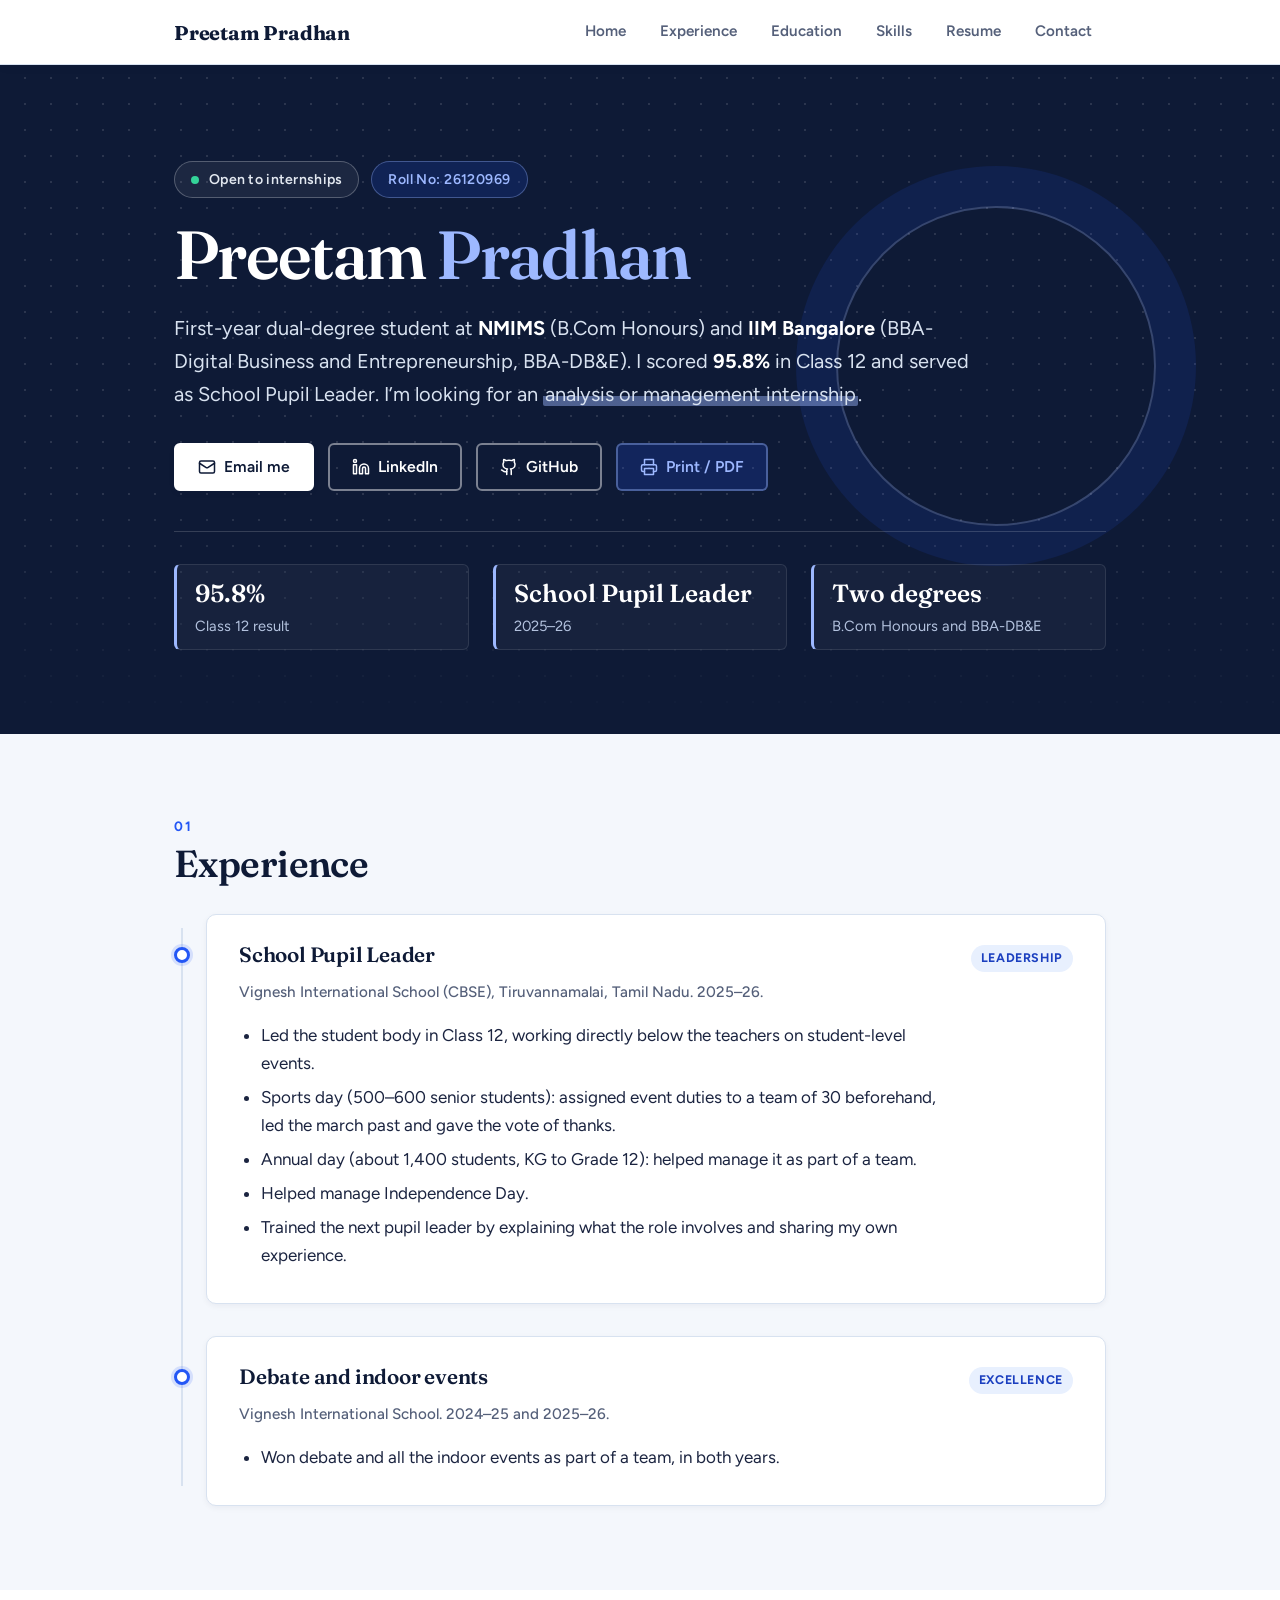
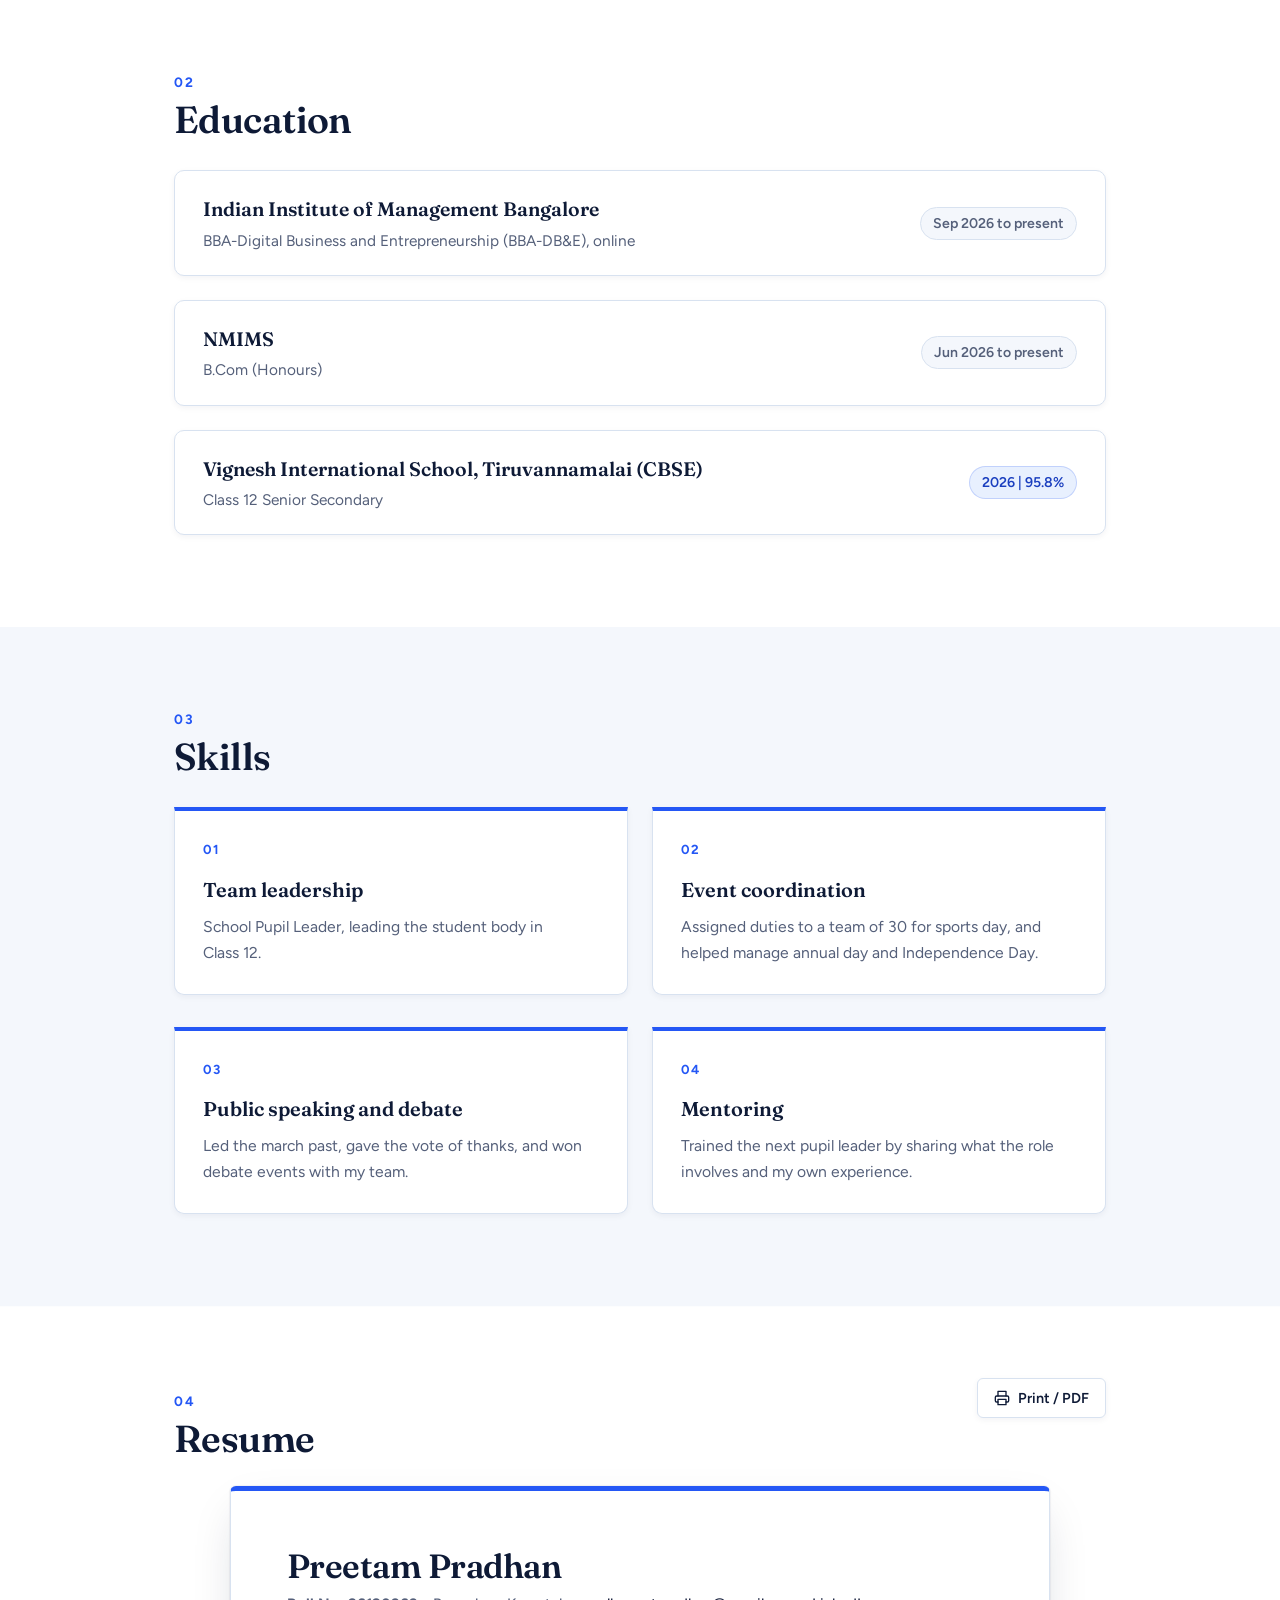
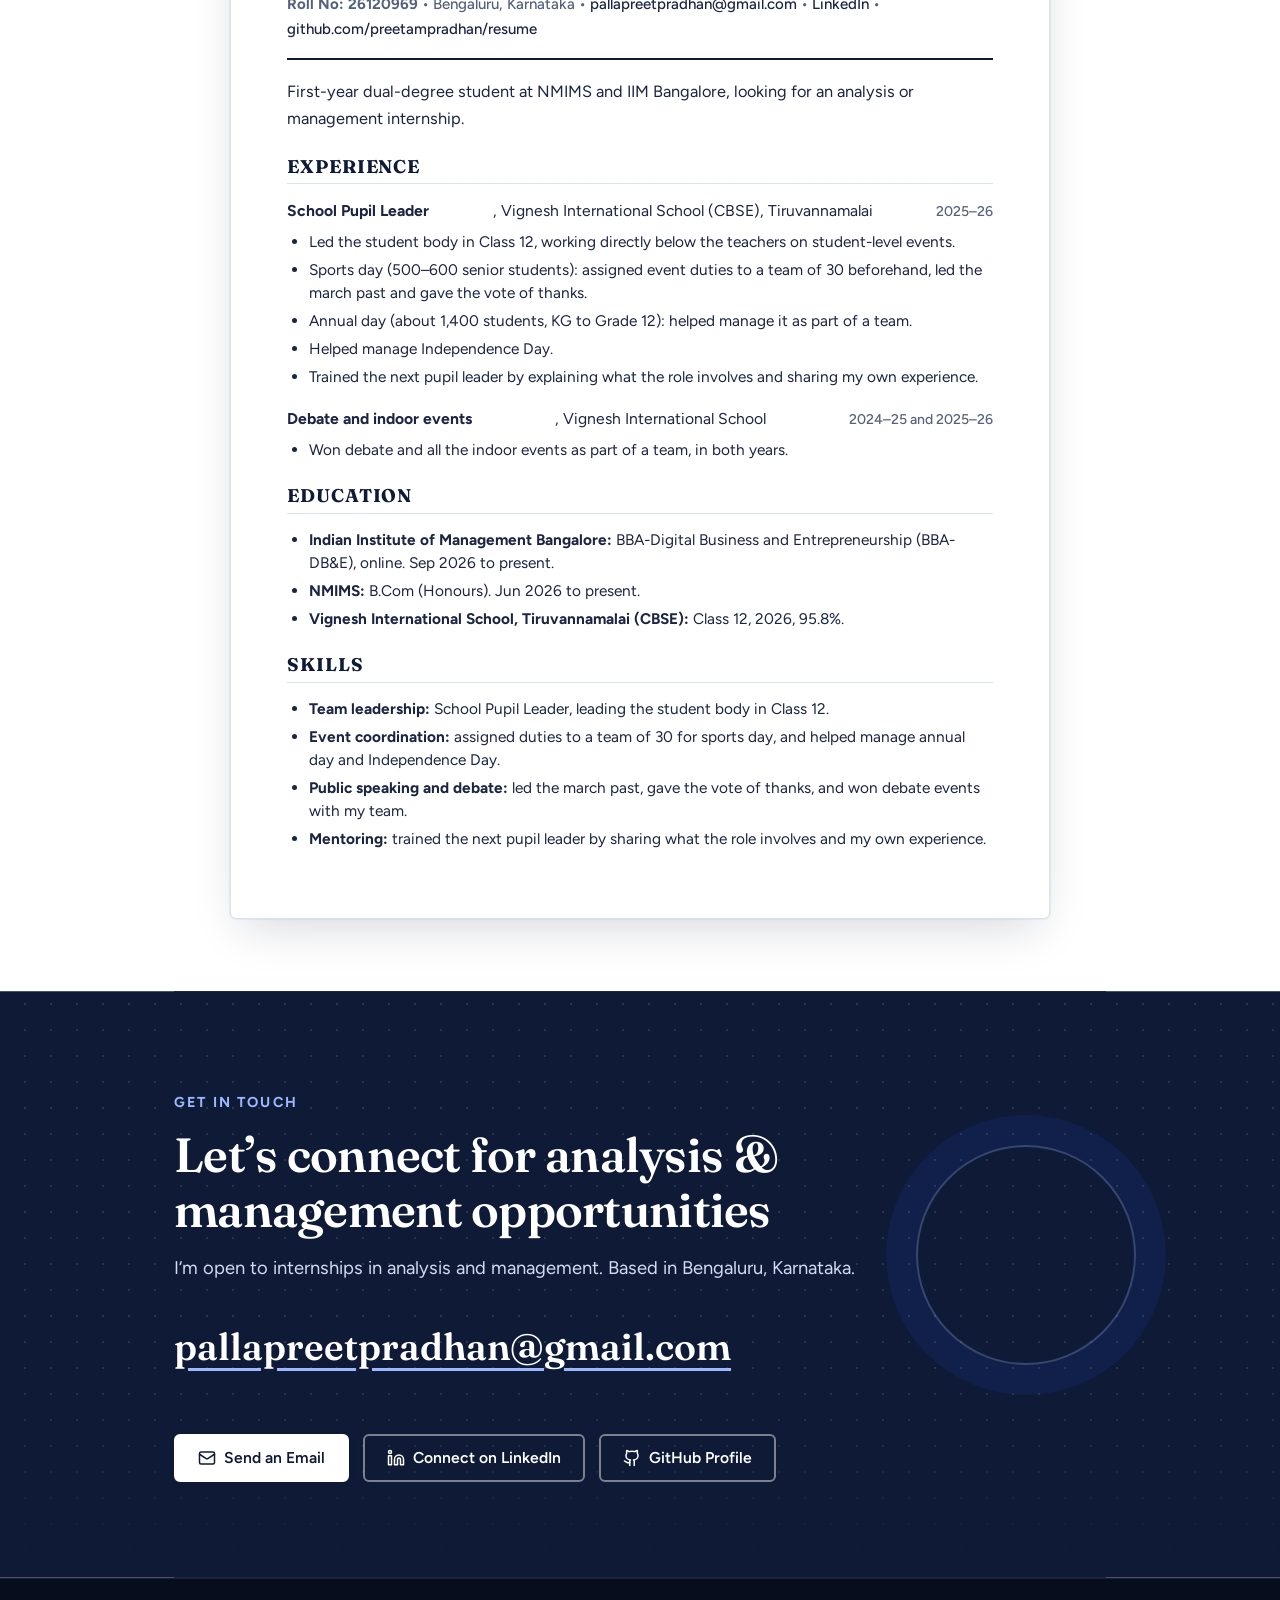
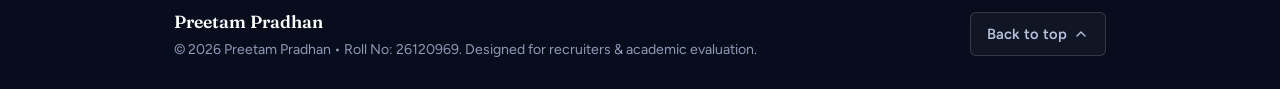
==== index.html @ 444a9816 "Add files via upload" ====
<!DOCTYPE html>
<html lang="en">
<head>
  <meta charset="utf-8">
  <meta name="viewport" content="width=device-width, initial-scale=1">
  <meta name="theme-color" content="#0e1a36">
  <meta name="color-scheme" content="light">
  <meta name="author" content="Preetam Pradhan (Roll No: 26120969)">
  <meta name="description" content="Preetam Pradhan (Roll No: 26120969), first-year dual-degree student at NMIMS and IIM Bangalore, looking for an analysis or management internship.">
  <title>Preetam Pradhan | Internship in analysis and management</title>
  <link rel="preconnect" href="https://fonts.googleapis.com">
  <link rel="preconnect" href="https://fonts.gstatic.com" crossorigin>
  <link href="https://fonts.googleapis.com/css2?family=Figtree:wght@400;500;600;700&family=Fraunces:opsz,wght@9..144,500;9..144,600;9..144,700&display=swap" rel="stylesheet">
  <link rel="stylesheet" href="style.css">
</head>
<body>

<header>
  <nav class="wrap nav" aria-label="Main Navigation">
    <a class="nav-brand" href="#hero">Preetam Pradhan</a>
    <div class="nav-links">
      <a class="nav-link" href="#hero">Home</a>
      <a class="nav-link" href="#experience">Experience</a>
      <a class="nav-link" href="#education">Education</a>
      <a class="nav-link" href="#skills">Skills</a>
      <a class="nav-link" href="#resume-top">Resume</a>
      <a class="nav-link" href="#contact">Contact</a>
    </div>
  </nav>
</header>

<main class="wrap">

  <section id="hero">
    <div class="hero-text">
      <div class="status-wrapper">
        <p class="status">Open to internships</p>
        <span class="roll-tag">Roll No: 26120969</span>
      </div>
      <h1>Preetam <span>Pradhan</span></h1>
      <p class="hero-desc">First-year dual-degree student at <strong>NMIMS</strong> (B.Com Honours) and <strong>IIM Bangalore</strong> (BBA-Digital Business and Entrepreneurship, BBA-DB&amp;E). I scored <strong>95.8%</strong> in Class 12 and served as School Pupil Leader. I’m looking for an <mark>analysis or management internship</mark>.</p>
      <div class="actions">
        <a class="text-link primary-action" href="mailto:pallapreetpradhan@gmail.com">
          <svg class="btn-icon" width="18" height="18" viewBox="0 0 24 24" fill="none" stroke="currentColor" stroke-width="2" stroke-linecap="round" stroke-linejoin="round" aria-hidden="true"><rect width="20" height="16" x="2" y="4" rx="2"/><path d="m22 7-8.97 5.7a1.94 1.94 0 0 1-2.06 0L2 7"/></svg>
          <span>Email me</span>
        </a>
        <a class="text-link secondary-action" href="https://www.linkedin.com/in/pranavpscgm" target="_blank" rel="noopener noreferrer">
          <svg class="btn-icon" width="18" height="18" viewBox="0 0 24 24" fill="none" stroke="currentColor" stroke-width="2" stroke-linecap="round" stroke-linejoin="round" aria-hidden="true"><path d="M16 8a6 6 0 0 1 6 6v7h-4v-7a2 2 0 0 0-2-2 2 2 0 0 0-2 2v7h-4v-7a6 6 0 0 1 6-6z"/><rect width="4" height="12" x="2" y="9"/><circle cx="4" cy="4" r="2"/></svg>
          <span>LinkedIn</span>
        </a>
        <a class="text-link secondary-action" href="https://github.com/preetampradhan/resume" target="_blank" rel="noopener noreferrer">
          <svg class="btn-icon" width="18" height="18" viewBox="0 0 24 24" fill="none" stroke="currentColor" stroke-width="2" stroke-linecap="round" stroke-linejoin="round" aria-hidden="true"><path d="M15 22v-4a4.8 4.8 0 0 0-1-3.5c3 0 6-2 6-5.5.08-1.25-.27-2.48-1-3.5.28-1.15.28-2.35 0-3.5 0 0-1 0-3 1.5-2.64-.5-5.36-.5-8 0C6 2 5 2 5 2c-.3 1.15-.3 2.35 0 3.5A5.403 5.403 0 0 0 4 9c0 3.5 3 5.5 6 5.5-.39.49-.68 1.05-.85 1.65-.17.6-.22 1.23-.15 1.85v4"/><path d="M9 18c-4.51 2-5-2-7-2"/></svg>
          <span>GitHub</span>
        </a>
        <a class="text-link print-action" href="#resume" onclick="window.print(); return false;">
          <svg class="btn-icon" width="18" height="18" viewBox="0 0 24 24" fill="none" stroke="currentColor" stroke-width="2" stroke-linecap="round" stroke-linejoin="round" aria-hidden="true"><polyline points="6 9 6 2 18 2 18 9"/><path d="M6 18H4a2 2 0 0 1-2-2v-5a2 2 0 0 1 2-2h16a2 2 0 0 1 2 2v5a2 2 0 0 1-2 2h-2"/><rect width="12" height="8" x="6" y="14"/></svg>
          <span>Print / PDF</span>
        </a>
      </div>
    </div>
    <ul class="facts">
      <li>
        <strong>95.8%</strong>
        <span>Class 12 result</span>
      </li>
      <li>
        <strong>School Pupil Leader</strong>
        <span>2025–26</span>
      </li>
      <li>
        <strong>Two degrees</strong>
        <span>B.Com Honours and BBA-DB&amp;E</span>
      </li>
    </ul>
  </section>

  <section id="experience">
    <h2>Experience</h2>
    <div class="cards">
      <article class="card">
        <div class="card-header">
          <h3>School Pupil Leader</h3>
          <span class="badge">Leadership</span>
        </div>
        <p class="meta">Vignesh International School (CBSE), Tiruvannamalai, Tamil Nadu. 2025–26.</p>
        <ul>
          <li>Led the student body in Class 12, working directly below the teachers on student-level events.</li>
          <li>Sports day (500–600 senior students): assigned event duties to a team of 30 beforehand, led the march past and gave the vote of thanks.</li>
          <li>Annual day (about 1,400 students, KG to Grade 12): helped manage it as part of a team.</li>
          <li>Helped manage Independence Day.</li>
          <li>Trained the next pupil leader by explaining what the role involves and sharing my own experience.</li>
        </ul>
      </article>
      <article class="card">
        <div class="card-header">
          <h3>Debate and indoor events</h3>
          <span class="badge">Excellence</span>
        </div>
        <p class="meta">Vignesh International School. 2024–25 and 2025–26.</p>
        <ul>
          <li>Won debate and all the indoor events as part of a team, in both years.</li>
        </ul>
      </article>
    </div>
  </section>

  <section id="education">
    <h2>Education</h2>
    <ul class="plain-list education-list">
      <li class="edu-card">
        <div class="edu-details">
          <strong>Indian Institute of Management Bangalore</strong>
          <span class="degree">BBA-Digital Business and Entrepreneurship (BBA-DB&amp;E), online</span>
        </div>
        <span class="edu-date">Sep 2026 to present</span>
      </li>
      <li class="edu-card">
        <div class="edu-details">
          <strong>NMIMS</strong>
          <span class="degree">B.Com (Honours)</span>
        </div>
        <span class="edu-date">Jun 2026 to present</span>
      </li>
      <li class="edu-card">
        <div class="edu-details">
          <strong>Vignesh International School, Tiruvannamalai (CBSE)</strong>
          <span class="degree">Class 12 Senior Secondary</span>
        </div>
        <span class="edu-date highlight-badge">2026 | 95.8%</span>
      </li>
    </ul>
  </section>

  <section id="skills">
    <h2>Skills</h2>
    <ul class="plain-list skills-grid">
      <li class="skill-tile">
        <div class="skill-icon-bar" aria-hidden="true">01</div>
        <strong>Team leadership</strong>
        <p>School Pupil Leader, leading the student body in Class 12.</p>
      </li>
      <li class="skill-tile">
        <div class="skill-icon-bar" aria-hidden="true">02</div>
        <strong>Event coordination</strong>
        <p>Assigned duties to a team of 30 for sports day, and helped manage annual day and Independence Day.</p>
      </li>
      <li class="skill-tile">
        <div class="skill-icon-bar" aria-hidden="true">03</div>
        <strong>Public speaking and debate</strong>
        <p>Led the march past, gave the vote of thanks, and won debate events with my team.</p>
      </li>
      <li class="skill-tile">
        <div class="skill-icon-bar" aria-hidden="true">04</div>
        <strong>Mentoring</strong>
        <p>Trained the next pupil leader by sharing what the role involves and my own experience.</p>
      </li>
    </ul>
  </section>

  <div id="resume-top">
    <div class="resume-header-row">
      <h2>Resume</h2>
      <button type="button" class="btn-print" onclick="window.print()" title="Print A4 Resume">
        <svg width="16" height="16" viewBox="0 0 24 24" fill="none" stroke="currentColor" stroke-width="2" stroke-linecap="round" stroke-linejoin="round" aria-hidden="true"><polyline points="6 9 6 2 18 2 18 9"/><path d="M6 18H4a2 2 0 0 1-2-2v-5a2 2 0 0 1 2-2h16a2 2 0 0 1 2 2v5a2 2 0 0 1-2 2h-2"/><rect width="12" height="8" x="6" y="14"/></svg>
        Print / PDF
      </button>
    </div>
  </div>

  <section id="resume">
    <div class="resume-sheet">
      <div class="resume-title-block">
        <h2>Preetam Pradhan</h2>
        <p class="contact-line"><strong>Roll No: 26120969</strong> &bull; Bengaluru, Karnataka &bull; <a href="mailto:pallapreetpradhan@gmail.com">pallapreetpradhan@gmail.com</a> &bull; <a href="https://www.linkedin.com/in/pranavpscgm" target="_blank" rel="noopener noreferrer">LinkedIn</a> &bull; <a href="https://github.com/preetampradhan/resume" target="_blank" rel="noopener noreferrer">github.com/preetampradhan/resume</a></p>
      </div>
      <p class="resume-summary">First-year dual-degree student at NMIMS and IIM Bangalore, looking for an analysis or management internship.</p>

      <h3>Experience</h3>
      <div class="resume-item">
        <div class="resume-item-header">
          <strong>School Pupil Leader</strong>, Vignesh International School (CBSE), Tiruvannamalai
          <span class="resume-date">2025–26</span>
        </div>
        <ul>
          <li>Led the student body in Class 12, working directly below the teachers on student-level events.</li>
          <li>Sports day (500–600 senior students): assigned event duties to a team of 30 beforehand, led the march past and gave the vote of thanks.</li>
          <li>Annual day (about 1,400 students, KG to Grade 12): helped manage it as part of a team.</li>
          <li>Helped manage Independence Day.</li>
          <li>Trained the next pupil leader by explaining what the role involves and sharing my own experience.</li>
        </ul>
      </div>

      <div class="resume-item">
        <div class="resume-item-header">
          <strong>Debate and indoor events</strong>, Vignesh International School
          <span class="resume-date">2024–25 and 2025–26</span>
        </div>
        <ul>
          <li>Won debate and all the indoor events as part of a team, in both years.</li>
        </ul>
      </div>

      <h3>Education</h3>
      <ul class="resume-bullets">
        <li><strong>Indian Institute of Management Bangalore:</strong> BBA-Digital Business and Entrepreneurship (BBA-DB&amp;E), online. Sep 2026 to present.</li>
        <li><strong>NMIMS:</strong> B.Com (Honours). Jun 2026 to present.</li>
        <li><strong>Vignesh International School, Tiruvannamalai (CBSE):</strong> Class 12, 2026, 95.8%.</li>
      </ul>

      <h3>Skills</h3>
      <ul class="resume-bullets">
        <li><strong>Team leadership:</strong> School Pupil Leader, leading the student body in Class 12.</li>
        <li><strong>Event coordination:</strong> assigned duties to a team of 30 for sports day, and helped manage annual day and Independence Day.</li>
        <li><strong>Public speaking and debate:</strong> led the march past, gave the vote of thanks, and won debate events with my team.</li>
        <li><strong>Mentoring:</strong> trained the next pupil leader by sharing what the role involves and my own experience.</li>
      </ul>
    </div>
  </section>

  <section id="contact">
    <div class="contact-content">
      <span class="contact-eyebrow">Get in touch</span>
      <h2>Let’s connect for analysis &amp; management opportunities</h2>
      <p>I’m open to internships in analysis and management. Based in Bengaluru, Karnataka.</p>
      <a class="big-mail" href="mailto:pallapreetpradhan@gmail.com">pallapreetpradhan@gmail.com</a>
      <div class="actions">
        <a class="text-link primary-action" href="mailto:pallapreetpradhan@gmail.com">
          <svg class="btn-icon" width="18" height="18" viewBox="0 0 24 24" fill="none" stroke="currentColor" stroke-width="2" stroke-linecap="round" stroke-linejoin="round" aria-hidden="true"><rect width="20" height="16" x="2" y="4" rx="2"/><path d="m22 7-8.97 5.7a1.94 1.94 0 0 1-2.06 0L2 7"/></svg>
          <span>Send an Email</span>
        </a>
        <a class="text-link secondary-action" href="https://www.linkedin.com/in/pranavpscgm" target="_blank" rel="noopener noreferrer">
          <svg class="btn-icon" width="18" height="18" viewBox="0 0 24 24" fill="none" stroke="currentColor" stroke-width="2" stroke-linecap="round" stroke-linejoin="round" aria-hidden="true"><path d="M16 8a6 6 0 0 1 6 6v7h-4v-7a2 2 0 0 0-2-2 2 2 0 0 0-2 2v7h-4v-7a6 6 0 0 1 6-6z"/><rect width="4" height="12" x="2" y="9"/><circle cx="4" cy="4" r="2"/></svg>
          <span>Connect on LinkedIn</span>
        </a>
        <a class="text-link secondary-action" href="https://github.com/preetampradhan/resume" target="_blank" rel="noopener noreferrer">
          <svg class="btn-icon" width="18" height="18" viewBox="0 0 24 24" fill="none" stroke="currentColor" stroke-width="2" stroke-linecap="round" stroke-linejoin="round" aria-hidden="true"><path d="M15 22v-4a4.8 4.8 0 0 0-1-3.5c3 0 6-2 6-5.5.08-1.25-.27-2.48-1-3.5.28-1.15.28-2.35 0-3.5 0 0-1 0-3 1.5-2.64-.5-5.36-.5-8 0C6 2 5 2 5 2c-.3 1.15-.3 2.35 0 3.5A5.403 5.403 0 0 0 4 9c0 3.5 3 5.5 6 5.5-.39.49-.68 1.05-.85 1.65-.17.6-.22 1.23-.15 1.85v4"/><path d="M9 18c-4.51 2-5-2-7-2"/></svg>
          <span>GitHub Profile</span>
        </a>
      </div>
    </div>
  </section>

</main>

<footer>
  <div class="wrap footer-wrap">
    <div class="footer-left">
      <p class="footer-title">Preetam Pradhan</p>
      <p class="footer-copy">&copy; 2026 Preetam Pradhan &bull; Roll No: 26120969. Designed for recruiters &amp; academic evaluation.</p>
    </div>
    <div class="footer-right">
      <a class="back-to-top" href="#hero">
        <span>Back to top</span>
        <svg width="16" height="16" viewBox="0 0 24 24" fill="none" stroke="currentColor" stroke-width="2" stroke-linecap="round" stroke-linejoin="round" aria-hidden="true"><path d="m18 15-6-6-6 6"/></svg>
      </a>
    </div>
  </div>
</footer>

</body>
</html>
---- style.css ----
/* ==========================================================================
   PREETAM PRADHAN - RESUME & PORTFOLIO STYLESHEET
   Navy, White & Blue Modern Recruiter-Friendly Theme
   ========================================================================== */

/* --------------------------------------------------------------------------
   1. CSS VARIABLES (DESIGN TOKENS)
   -------------------------------------------------------------------------- */
:root {
  /* Brand Colour Palette */
  --ink: #0e1a36;             /* Deep recruiter navy */
  --ink-surface: #142247;     /* Lighter navy for cards on dark */
  --text: #1b2440;            /* Primary dark text */
  --text-muted: #55607a;      /* Secondary grey text */
  --blue: #2457f5;            /* Core vibrant royal blue */
  --blue-hover: #1b3fbf;      /* Darker blue hover */
  --sky: #9db8ff;             /* Soft sky blue accent */
  --sky-light: #e8f0fe;       /* Very light sky tint */
  --mist: #f4f7fc;            /* Soft cool grey section background */
  --surface: #ffffff;         /* Pure white card surface */
  --line: #d8e2f0;            /* Subtle border grey */
  --line-dark: rgba(255, 255, 255, 0.16);

  /* Shadows */
  --shadow-sm: 0 2px 6px rgba(14, 26, 54, 0.05);
  --shadow-md: 0 8px 24px -4px rgba(14, 26, 54, 0.08);
  --shadow-lg: 0 16px 36px -8px rgba(14, 26, 54, 0.12);
  --shadow-paper: 0 18px 45px -12px rgba(14, 26, 54, 0.18), 0 0 1px 1px rgba(14, 26, 54, 0.05);

  /* Typography */
  --serif: "Fraunces", Georgia, "Times New Roman", serif;
  --sans: "Figtree", system-ui, -apple-system, BlinkMacSystemFont, "Segoe UI", Roboto, sans-serif;

  /* Layout */
  --wrap-max: 860px;
  --radius-sm: 6px;
  --radius-md: 10px;
  --radius-lg: 14px;
  --transition: 0.22s cubic-bezier(0.16, 1, 0.3, 1);

  color-scheme: light;
}

/* --------------------------------------------------------------------------
   2. GLOBAL RESET & BASE STYLES
   -------------------------------------------------------------------------- */
*,
*::before,
*::after {
  box-sizing: border-box;
}

html {
  scroll-behavior: smooth;
  -webkit-text-size-adjust: 100%;
  text-size-adjust: 100%;
}

body {
  margin: 0;
  background-color: var(--surface);
  color: var(--text);
  font-family: var(--sans);
  font-size: 1.0625rem;
  line-height: 1.65;
  overflow-x: clip;
}

/* Accessible focus styling */
:focus-visible {
  outline: 3px solid var(--blue);
  outline-offset: 3px;
}

::selection {
  background-color: var(--blue);
  color: #ffffff;
}

/* Headings */
h1, h2, h3 {
  font-family: var(--serif);
  font-weight: 600;
  line-height: 1.18;
  color: var(--ink);
  margin: 0;
  text-wrap: balance;
}

h1 {
  font-size: clamp(2.75rem, 7vw, 4.25rem);
  letter-spacing: -0.025em;
  line-height: 1.08;
  margin-bottom: 20px;
}

h2 {
  font-size: clamp(1.85rem, 4vw, 2.35rem);
  letter-spacing: -0.015em;
  margin-bottom: 28px;
}

h3 {
  font-size: 1.3rem;
  letter-spacing: -0.01em;
  margin-bottom: 6px;
}

p {
  margin: 0 0 1em;
  max-width: 65ch;
  text-wrap: pretty;
}

ul {
  margin: 0 0 1em;
  padding-left: 1.35rem;
  max-width: 65ch;
}

li {
  margin-bottom: 8px;
}

a {
  color: var(--blue);
  text-decoration: underline;
  text-underline-offset: 3px;
  transition: color var(--transition);
}

a:hover {
  color: var(--blue-hover);
}

mark {
  background: linear-gradient(transparent 58%, rgba(157, 184, 255, 0.45) 58%);
  color: inherit;
  padding: 0 2px;
  border-radius: 2px;
}

/* --------------------------------------------------------------------------
   3. LAYOUT CONTAINER & CSS COUNTERS
   -------------------------------------------------------------------------- */
.wrap {
  width: 100%;
  max-width: var(--wrap-max);
  margin-left: auto;
  margin-right: auto;
  padding-left: 24px;
  padding-right: 24px;
}

/* Section numbering (01 to 04) with CSS counters */
main {
  counter-reset: sec;
}

#experience,
#education,
#skills,
#resume-top {
  counter-increment: sec;
}

#experience > h2::before,
#education > h2::before,
#skills > h2::before,
#resume-top h2::before {
  content: counter(sec, decimal-leading-zero);
  display: block;
  margin-bottom: 8px;
  color: var(--blue);
  font-family: var(--sans);
  font-size: 0.85rem;
  font-weight: 700;
  letter-spacing: 0.16em;
  text-transform: uppercase;
}

section {
  padding: clamp(56px, 8vw, 84px) 0;
}

section,
#resume-top {
  scroll-margin-top: 72px;
}

/* Full-width colored bands using box-shadow & clip-path */
#hero,
#contact {
  position: relative;
  background-color: var(--ink);
  color: #ffffff;
  box-shadow: 0 0 0 100vmax var(--ink);
  clip-path: inset(0 -100vmax);
}

#experience,
#skills {
  background-color: var(--mist);
  box-shadow: 0 0 0 100vmax var(--mist);
  clip-path: inset(0 -100vmax);
}

/* --------------------------------------------------------------------------
   4. NAVIGATION BAR (FLEXBOX + STICKY)
   -------------------------------------------------------------------------- */
header {
  position: sticky;
  top: 0;
  z-index: 100;
  background: rgba(255, 255, 255, 0.92);
  backdrop-filter: blur(12px);
  -webkit-backdrop-filter: blur(12px);
  border-bottom: 1px solid var(--line);
  box-shadow: 0 1px 12px rgba(14, 26, 54, 0.04);
}

.nav {
  display: flex;
  justify-content: space-between;
  align-items: center;
  gap: 16px;
  min-height: 64px;
}

.nav-brand {
  font-family: var(--serif);
  font-weight: 700;
  font-size: 1.25rem;
  color: var(--ink);
  text-decoration: none;
  letter-spacing: -0.01em;
  display: flex;
  align-items: center;
  padding: 6px 0;
}

.nav-brand:hover {
  color: var(--blue);
}

.nav-links {
  display: flex;
  align-items: center;
  gap: 6px;
}

.nav-link {
  display: inline-flex;
  align-items: center;
  min-height: 44px;
  padding: 0 14px;
  color: var(--text-muted);
  font-size: 0.95rem;
  font-weight: 600;
  text-decoration: none;
  border-radius: var(--radius-sm);
  transition: all var(--transition);
}

.nav-link:hover {
  color: var(--ink);
  background-color: var(--mist);
}

/* Animated scroll progress line under nav */
@supports (animation-timeline: scroll()) {
  header::after {
    content: "";
    position: absolute;
    left: 0;
    bottom: -1px;
    width: 100%;
    height: 3px;
    background: linear-gradient(90deg, var(--sky), var(--blue));
    transform: scaleX(0);
    transform-origin: left;
    animation: progress linear both;
    animation-timeline: scroll(root);
  }

  @keyframes progress {
    to {
      transform: scaleX(1);
    }
  }
}

/* --------------------------------------------------------------------------
   5. HERO SECTION
   -------------------------------------------------------------------------- */
#hero {
  display: grid;
  grid-template-columns: 1fr;
  gap: 40px;
  padding: clamp(48px, 9vw, 96px) 0 clamp(48px, 8vw, 84px);
}

/* Subtle dot-matrix background and floating glowing rings */
#hero::before,
#contact::before {
  content: "";
  position: absolute;
  inset: 0 -100vmax;
  background-image: radial-gradient(rgba(255, 255, 255, 0.12) 1.5px, transparent 1.5px);
  background-size: 26px 26px;
  -webkit-mask-image: linear-gradient(to bottom, #000 65%, transparent 100%);
  mask-image: linear-gradient(to bottom, #000 65%, transparent 100%);
  pointer-events: none;
}

#hero::after,
#contact::after {
  content: "";
  position: absolute;
  right: -50px;
  top: 45%;
  width: 320px;
  height: 320px;
  margin-top: -160px;
  border: 2px solid rgba(157, 184, 255, 0.28);
  border-radius: 50%;
  box-shadow: 0 0 0 40px rgba(36, 87, 245, 0.12);
  pointer-events: none;
  animation: drift 10s ease-in-out infinite alternate;
}

#contact::after {
  width: 220px;
  height: 220px;
  margin-top: -110px;
  right: -30px;
  box-shadow: 0 0 0 30px rgba(36, 87, 245, 0.1);
}

#hero > *,
#contact > * {
  position: relative;
  z-index: 1;
}

@keyframes drift {
  0% { transform: translateY(0) rotate(0deg); }
  100% { transform: translateY(-18px) rotate(10deg); }
}

/* "Open to internships" status pill with pulsating dot & roll tag */
.status-wrapper {
  display: flex;
  flex-wrap: wrap;
  align-items: center;
  gap: 12px;
  margin-bottom: 20px;
}

.status {
  display: inline-flex;
  align-items: center;
  gap: 10px;
  margin: 0;
  padding: 6px 16px;
  border: 1px solid rgba(255, 255, 255, 0.25);
  background: rgba(255, 255, 255, 0.06);
  border-radius: 999px;
  font-size: 0.88rem;
  font-weight: 600;
  color: #e2e8f0;
  letter-spacing: 0.02em;
}

.roll-tag {
  display: inline-flex;
  align-items: center;
  padding: 6px 16px;
  border: 1px solid rgba(157, 184, 255, 0.35);
  background: rgba(36, 87, 245, 0.16);
  border-radius: 999px;
  font-size: 0.88rem;
  font-weight: 600;
  color: var(--sky);
  letter-spacing: 0.03em;
}

.status::before {
  content: "";
  display: inline-block;
  width: 8px;
  height: 8px;
  border-radius: 50%;
  background: #34d399;
  box-shadow: 0 0 0 0 rgba(52, 211, 153, 0.6);
  animation: pulse-dot 2s cubic-bezier(0.4, 0, 0.6, 1) infinite;
}

@keyframes pulse-dot {
  0% { box-shadow: 0 0 0 0 rgba(52, 211, 153, 0.7); }
  70% { box-shadow: 0 0 0 10px rgba(52, 211, 153, 0); }
  100% { box-shadow: 0 0 0 0 rgba(52, 211, 153, 0); }
}

#hero h1 {
  color: #ffffff;
}

#hero h1 span {
  color: var(--sky);
}

.hero-desc {
  font-size: clamp(1.08rem, 2vw, 1.25rem);
  line-height: 1.65;
  color: #d8e2f0;
  max-width: 62ch;
}

.hero-desc strong {
  color: #ffffff;
}

/* Buttons and Action Links */
.actions {
  display: flex;
  flex-wrap: wrap;
  align-items: center;
  gap: 14px;
  margin-top: 32px;
}

.text-link {
  display: inline-flex;
  align-items: center;
  justify-content: center;
  gap: 8px;
  min-height: 48px;
  padding: 0 22px;
  font-size: 0.98rem;
  font-weight: 600;
  text-decoration: none;
  border-radius: var(--radius-sm);
  transition: all var(--transition);
}

.btn-icon {
  flex-shrink: 0;
}

/* Primary Button (Solid White) */
.primary-action {
  background: #ffffff;
  border: 2px solid #ffffff;
  color: var(--ink);
  box-shadow: var(--shadow-sm);
}

.primary-action:hover {
  background: var(--sky);
  border-color: var(--sky);
  color: var(--ink);
  transform: translateY(-2px);
  box-shadow: var(--shadow-md);
}

/* Secondary Button (Outline) */
.secondary-action {
  background: transparent;
  border: 2px solid rgba(255, 255, 255, 0.45);
  color: #ffffff;
}

.secondary-action:hover {
  background: rgba(255, 255, 255, 0.12);
  border-color: #ffffff;
  color: #ffffff;
  transform: translateY(-2px);
}

/* Print/Resume Action Button */
.print-action {
  background: rgba(36, 87, 245, 0.2);
  border: 2px solid rgba(157, 184, 255, 0.4);
  color: var(--sky);
}

.print-action:hover {
  background: var(--blue);
  border-color: var(--blue);
  color: #ffffff;
  transform: translateY(-2px);
}

/* Facts row (CSS Grid) */
.facts {
  list-style: none;
  margin: 0;
  max-width: none;
  padding: 32px 0 0;
  border-top: 1px solid var(--line-dark);
  display: grid;
  grid-template-columns: repeat(3, 1fr);
  gap: 24px;
}

.facts li {
  margin: 0;
  padding: 12px 18px;
  background: rgba(255, 255, 255, 0.04);
  border: 1px solid rgba(255, 255, 255, 0.1);
  border-left: 3px solid var(--sky);
  border-radius: var(--radius-sm);
  line-height: 1.35;
  transition: all var(--transition);
}

.facts li:hover {
  background: rgba(255, 255, 255, 0.08);
  border-color: rgba(255, 255, 255, 0.22);
  transform: translateY(-2px);
}

.facts strong {
  display: block;
  font-family: var(--serif);
  font-size: 1.55rem;
  font-weight: 600;
  color: #ffffff;
  margin-bottom: 4px;
}

.facts span {
  color: #b3c2de;
  font-size: 0.92rem;
}

/* --------------------------------------------------------------------------
   6. 01 EXPERIENCE SECTION (TIMELINE)
   -------------------------------------------------------------------------- */
.cards {
  position: relative;
  padding-left: 32px;
}

/* Connecting timeline vertical rail */
.cards::before {
  content: "";
  position: absolute;
  left: 7px;
  top: 14px;
  bottom: 20px;
  width: 2px;
  background: var(--line);
}

.card {
  position: relative;
  margin-bottom: 32px;
  padding: 28px 32px;
  background: var(--surface);
  border: 1px solid var(--line);
  border-radius: var(--radius-md);
  box-shadow: var(--shadow-sm);
  transition: all var(--transition);
}

.card:last-child {
  margin-bottom: 0;
}

/* Timeline node bullet */
.card::before {
  content: "";
  position: absolute;
  left: -33px;
  top: 32px;
  width: 16px;
  height: 16px;
  box-sizing: border-box;
  border: 3px solid var(--blue);
  border-radius: 50%;
  background: var(--surface);
  box-shadow: 0 0 0 3px rgba(36, 87, 245, 0.15);
  transition: all var(--transition);
}

.card:hover::before {
  background: var(--blue);
  box-shadow: 0 0 0 5px rgba(36, 87, 245, 0.25);
}

.card:hover {
  transform: translateY(-3px);
  border-color: var(--blue);
  box-shadow: var(--shadow-lg);
}

.card-header {
  display: flex;
  justify-content: space-between;
  align-items: center;
  gap: 12px;
  margin-bottom: 6px;
}

.badge {
  display: inline-block;
  padding: 3px 10px;
  background-color: var(--sky-light);
  color: var(--blue-hover);
  font-size: 0.78rem;
  font-weight: 700;
  text-transform: uppercase;
  letter-spacing: 0.05em;
  border-radius: 999px;
}

.meta {
  color: var(--text-muted);
  font-size: 0.95rem;
  font-weight: 500;
  margin-bottom: 16px;
}

.card ul {
  margin-bottom: 0;
  color: var(--text);
}

.card li {
  margin-bottom: 6px;
}

/* --------------------------------------------------------------------------
   7. 02 EDUCATION SECTION
   -------------------------------------------------------------------------- */
.plain-list {
  list-style: none;
  padding-left: 0;
  margin: 0;
  max-width: none;
}

.education-list {
  display: flex;
  flex-direction: column;
  gap: 16px;
}

.edu-card {
  display: flex;
  justify-content: space-between;
  align-items: center;
  padding: 22px 28px;
  background: var(--surface);
  border: 1px solid var(--line);
  border-radius: var(--radius-md);
  box-shadow: var(--shadow-sm);
  transition: all var(--transition);
}

.edu-card:hover {
  transform: translateY(-2px);
  border-color: var(--blue);
  box-shadow: var(--shadow-md);
}

.edu-details strong {
  display: block;
  font-family: var(--serif);
  font-size: 1.22rem;
  font-weight: 600;
  color: var(--ink);
  margin-bottom: 2px;
}

.edu-details .degree {
  display: block;
  color: var(--text-muted);
  font-size: 0.96rem;
}

.edu-date {
  font-size: 0.88rem;
  font-weight: 600;
  color: var(--text-muted);
  white-space: nowrap;
  padding: 4px 12px;
  background: var(--mist);
  border-radius: 999px;
  border: 1px solid var(--line);
}

.highlight-badge {
  background: var(--sky-light);
  color: var(--blue-hover);
  border-color: rgba(36, 87, 245, 0.2);
}

/* --------------------------------------------------------------------------
   8. 03 SKILLS SECTION (CSS GRID TILES)
   -------------------------------------------------------------------------- */
.skills-grid {
  display: grid;
  grid-template-columns: repeat(2, 1fr);
  gap: 24px;
}

.skill-tile {
  position: relative;
  padding: 28px;
  background: var(--surface);
  border: 1px solid var(--line);
  border-top: 4px solid var(--blue);
  border-radius: 0 0 var(--radius-md) var(--radius-md);
  box-shadow: var(--shadow-sm);
  transition: all var(--transition);
}

.skill-tile:hover {
  transform: translateY(-4px);
  border-color: var(--blue);
  box-shadow: var(--shadow-lg);
}

.skill-icon-bar {
  font-family: var(--sans);
  font-size: 0.82rem;
  font-weight: 700;
  color: var(--blue);
  letter-spacing: 0.1em;
  margin-bottom: 12px;
}

.skill-tile strong {
  display: block;
  font-family: var(--serif);
  font-size: 1.25rem;
  font-weight: 600;
  color: var(--ink);
  margin-bottom: 8px;
}

.skill-tile p {
  margin: 0;
  color: var(--text-muted);
  font-size: 0.98rem;
}

/* --------------------------------------------------------------------------
   9. 04 RESUME SECTION (A4 PAPER SHEET VIEW)
   -------------------------------------------------------------------------- */
#resume-top {
  padding-top: 72px;
}

.resume-header-row {
  display: flex;
  justify-content: space-between;
  align-items: baseline;
  margin-bottom: 24px;
}

.resume-header-row h2 {
  margin-bottom: 0;
}

.btn-print {
  display: inline-flex;
  align-items: center;
  gap: 8px;
  min-height: 40px;
  padding: 0 16px;
  background: var(--surface);
  border: 1px solid var(--line);
  color: var(--ink);
  font-family: var(--sans);
  font-size: 0.9rem;
  font-weight: 600;
  border-radius: var(--radius-sm);
  cursor: pointer;
  box-shadow: var(--shadow-sm);
  transition: all var(--transition);
}

.btn-print:hover {
  background: var(--mist);
  border-color: var(--blue);
  color: var(--blue);
  transform: translateY(-1px);
}

#resume {
  padding: 0;
  margin-bottom: 72px;
}

.resume-sheet {
  max-width: 820px;
  margin: 0 auto;
  padding: clamp(32px, 6vw, 56px);
  background: #ffffff;
  border: 1px solid var(--line);
  border-top: 5px solid var(--blue);
  border-radius: var(--radius-sm);
  box-shadow: var(--shadow-paper);
}

.resume-title-block {
  border-bottom: 2px solid var(--ink);
  padding-bottom: 16px;
  margin-bottom: 18px;
}

.resume-sheet h2 {
  color: var(--ink);
  font-size: 2.1rem;
  margin-bottom: 6px;
}

.contact-line {
  color: var(--text-muted);
  font-size: 0.94rem;
  font-weight: 500;
  margin: 0;
}

.contact-line a {
  color: var(--text);
  text-decoration: none;
}

.contact-line a:hover {
  color: var(--blue);
  text-decoration: underline;
}

.resume-summary {
  font-size: 1.02rem;
  margin-bottom: 24px;
}

.resume-sheet h3 {
  font-size: 1.15rem;
  color: var(--ink);
  margin: 24px 0 14px;
  padding-bottom: 6px;
  border-bottom: 1px solid var(--line);
  text-transform: uppercase;
  letter-spacing: 0.05em;
  font-weight: 700;
}

.resume-item {
  margin-bottom: 18px;
}

.resume-item-header {
  display: flex;
  justify-content: space-between;
  align-items: baseline;
  margin-bottom: 6px;
  font-size: 0.98rem;
}

.resume-date {
  font-size: 0.88rem;
  color: var(--text-muted);
  font-weight: 500;
}

.resume-sheet ul {
  max-width: none;
  margin-bottom: 12px;
}

.resume-sheet li {
  margin-bottom: 5px;
  font-size: 0.96rem;
  line-height: 1.5;
}

/* --------------------------------------------------------------------------
   10. CONTACT SECTION & FOOTER
   -------------------------------------------------------------------------- */
#contact {
  padding: clamp(64px, 10vw, 96px) 0;
}

.contact-eyebrow {
  display: inline-block;
  color: var(--sky);
  font-size: 0.9rem;
  font-weight: 700;
  letter-spacing: 0.15em;
  text-transform: uppercase;
  margin-bottom: 12px;
}

#contact h2 {
  color: #ffffff;
  font-size: clamp(2rem, 5vw, 3rem);
  line-height: 1.15;
  margin-bottom: 16px;
  max-width: 22ch;
}

#contact p {
  color: #d3dcf0;
  font-size: 1.15rem;
  margin-bottom: 20px;
}

.big-mail {
  display: inline-block;
  margin: 12px 0 24px;
  font-family: var(--serif);
  font-size: clamp(1.4rem, 4.5vw, 2.35rem);
  font-weight: 600;
  color: #ffffff;
  text-decoration: underline;
  text-decoration-color: var(--sky);
  text-decoration-thickness: 3px;
  text-underline-offset: 8px;
  overflow-wrap: anywhere;
  transition: all var(--transition);
}

.big-mail:hover {
  color: var(--sky);
  text-decoration-color: #ffffff;
}

/* Footer (Flexbox) */
footer {
  background-color: #070d1c;
  color: #8d9ab8;
  border-top: 1px solid rgba(255, 255, 255, 0.08);
  padding: 28px 0;
  font-size: 0.92rem;
}

.footer-wrap {
  display: flex;
  justify-content: space-between;
  align-items: center;
  gap: 20px;
}

.footer-title {
  font-family: var(--serif);
  font-weight: 600;
  font-size: 1.1rem;
  color: #ffffff;
  margin: 0 0 2px;
}

.footer-copy {
  margin: 0;
  color: #8d9ab8;
  font-size: 0.88rem;
}

.back-to-top {
  display: inline-flex;
  align-items: center;
  gap: 6px;
  min-height: 44px;
  padding: 0 16px;
  color: #b6c2dd;
  font-weight: 600;
  text-decoration: none;
  border: 1px solid rgba(255, 255, 255, 0.15);
  border-radius: var(--radius-sm);
  background: rgba(255, 255, 255, 0.04);
  transition: all var(--transition);
}

.back-to-top:hover {
  color: #ffffff;
  background: rgba(255, 255, 255, 0.1);
  border-color: rgba(255, 255, 255, 0.35);
  transform: translateY(-2px);
}

/* --------------------------------------------------------------------------
   11. SCROLL REVEAL ANIMATIONS (MODERN CSS)
   -------------------------------------------------------------------------- */
@supports (animation-timeline: view()) {
  .card,
  .edu-card,
  .skill-tile {
    animation: scroll-reveal linear backwards;
    animation-timeline: view();
    animation-range: entry 0% entry 35%;
  }

  @keyframes scroll-reveal {
    from {
      opacity: 0;
      transform: translateY(20px);
    }
    to {
      opacity: 1;
      transform: translateY(0);
    }
  }
}

/* --------------------------------------------------------------------------
   12. ACCESSIBILITY: PREFERS-REDUCED-MOTION
   -------------------------------------------------------------------------- */
@media (prefers-reduced-motion: reduce) {
  html {
    scroll-behavior: auto;
  }

  *,
  *::before,
  *::after {
    animation: none !important;
    transition: none !important;
  }

  header::after {
    display: none;
  }
}

/* --------------------------------------------------------------------------
   13. RESPONSIVE DESIGN (MEDIA QUERIES)
   -------------------------------------------------------------------------- */

/* Large screens (1100px+) */
@media (min-width: 1100px) {
  :root {
    --wrap-max: 980px;
  }
}

/* Extra-large screens (1600px+) */
@media (min-width: 1600px) {
  html {
    font-size: 112.5%;
  }
  :root {
    --wrap-max: 1100px;
  }
}

/* Tablets (max-width: 860px) */
@media (max-width: 860px) {
  #hero::after,
  #contact::after {
    display: none;
  }

  .facts {
    grid-template-columns: 1fr;
    gap: 14px;
  }

  .skills-grid {
    grid-template-columns: 1fr;
    gap: 20px;
  }

  .edu-card {
    flex-direction: column;
    align-items: flex-start;
    gap: 10px;
  }
}

/* Mobile Phones (max-width: 700px) */
@media (max-width: 700px) {
  body {
    font-size: 1rem;
  }

  .wrap {
    padding-left: 18px;
    padding-right: 18px;
  }

  .nav {
    overflow-x: auto;
    white-space: nowrap;
    gap: 8px;
    padding: 8px 0;
    scrollbar-width: none;
    -webkit-mask-image: linear-gradient(to right, #000 calc(100% - 32px), transparent);
    mask-image: linear-gradient(to right, #000 calc(100% - 32px), transparent);
  }

  .nav::-webkit-scrollbar {
    display: none;
  }

  .nav-brand {
    display: none; /* Keep links visible and easy to tap */
  }

  .actions {
    flex-direction: column;
    align-items: stretch;
  }

  .actions .text-link {
    width: 100%;
    justify-content: center;
  }

  .cards {
    padding-left: 24px;
  }

  .card {
    padding: 22px 20px;
  }

  .card::before {
    left: -25px;
  }

  .resume-sheet {
    padding: 24px 20px;
  }

  .resume-header-row {
    flex-direction: column;
    gap: 12px;
    align-items: flex-start;
  }

  .footer-wrap {
    flex-direction: column;
    text-align: center;
    gap: 16px;
  }
}

/* Small Phones (max-width: 380px) */
@media (max-width: 380px) {
  h1 {
    font-size: 2.35rem;
  }

  h2 {
    font-size: 1.6rem;
  }

  .nav-link {
    padding: 0 10px;
    font-size: 0.88rem;
  }

  .card {
    padding: 18px 16px;
  }

  .skill-tile {
    padding: 20px 18px;
  }
}

/* Landscape Phones */
@media (max-height: 500px) and (orientation: landscape) {
  header {
    position: static;
  }

  section,
  #resume-top {
    scroll-margin-top: 0;
  }
}

/* --------------------------------------------------------------------------
   14. PRINT STYLESHEET (CLEAN 1-PAGE A4 RESUME ONLY)
   -------------------------------------------------------------------------- */
@media print {
  @page {
    size: A4 portrait;
    margin: 12mm;
  }

  header,
  #hero,
  #experience,
  #education,
  #skills,
  #resume-top,
  #contact,
  footer,
  .btn-print {
    display: none !important;
  }

  body {
    background: #ffffff !important;
    color: #000000 !important;
    font-size: 9.5pt;
    line-height: 1.35;
  }

  .wrap {
    max-width: none !important;
    padding: 0 !important;
    margin: 0 !important;
  }

  #resume {
    display: block !important;
    padding: 0 !important;
    margin: 0 !important;
    box-shadow: none !important;
  }

  .resume-sheet {
    border: none !important;
    box-shadow: none !important;
    padding: 0 !important;
    margin: 0 !important;
    max-width: none !important;
    break-inside: avoid;
  }

  .resume-title-block {
    border-bottom: 1.5pt solid #000000 !important;
    padding-bottom: 8pt !important;
    margin-bottom: 10pt !important;
  }

  .resume-sheet h2 {
    color: #000000 !important;
    font-size: 18pt !important;
    margin-bottom: 2pt !important;
  }

  .resume-sheet h3 {
    color: #000000 !important;
    font-size: 11pt !important;
    margin: 10pt 0 4pt !important;
    padding-bottom: 2pt !important;
    border-bottom: 0.75pt solid #000000 !important;
  }

  .resume-item-header {
    font-size: 9.5pt !important;
    margin-bottom: 2pt !important;
  }

  .resume-date {
    color: #333333 !important;
    font-size: 9pt !important;
  }

  .resume-sheet ul {
    margin-bottom: 6pt !important;
    padding-left: 14pt !important;
  }

  .resume-sheet li {
    font-size: 9.5pt !important;
    margin-bottom: 2pt !important;
    line-height: 1.3 !important;
  }

  .resume-summary {
    font-size: 9.5pt !important;
    margin-bottom: 8pt !important;
  }

  .contact-line,
  .contact-line a {
    color: #000000 !important;
    font-size: 9pt !important;
    text-decoration: none !important;
  }
}
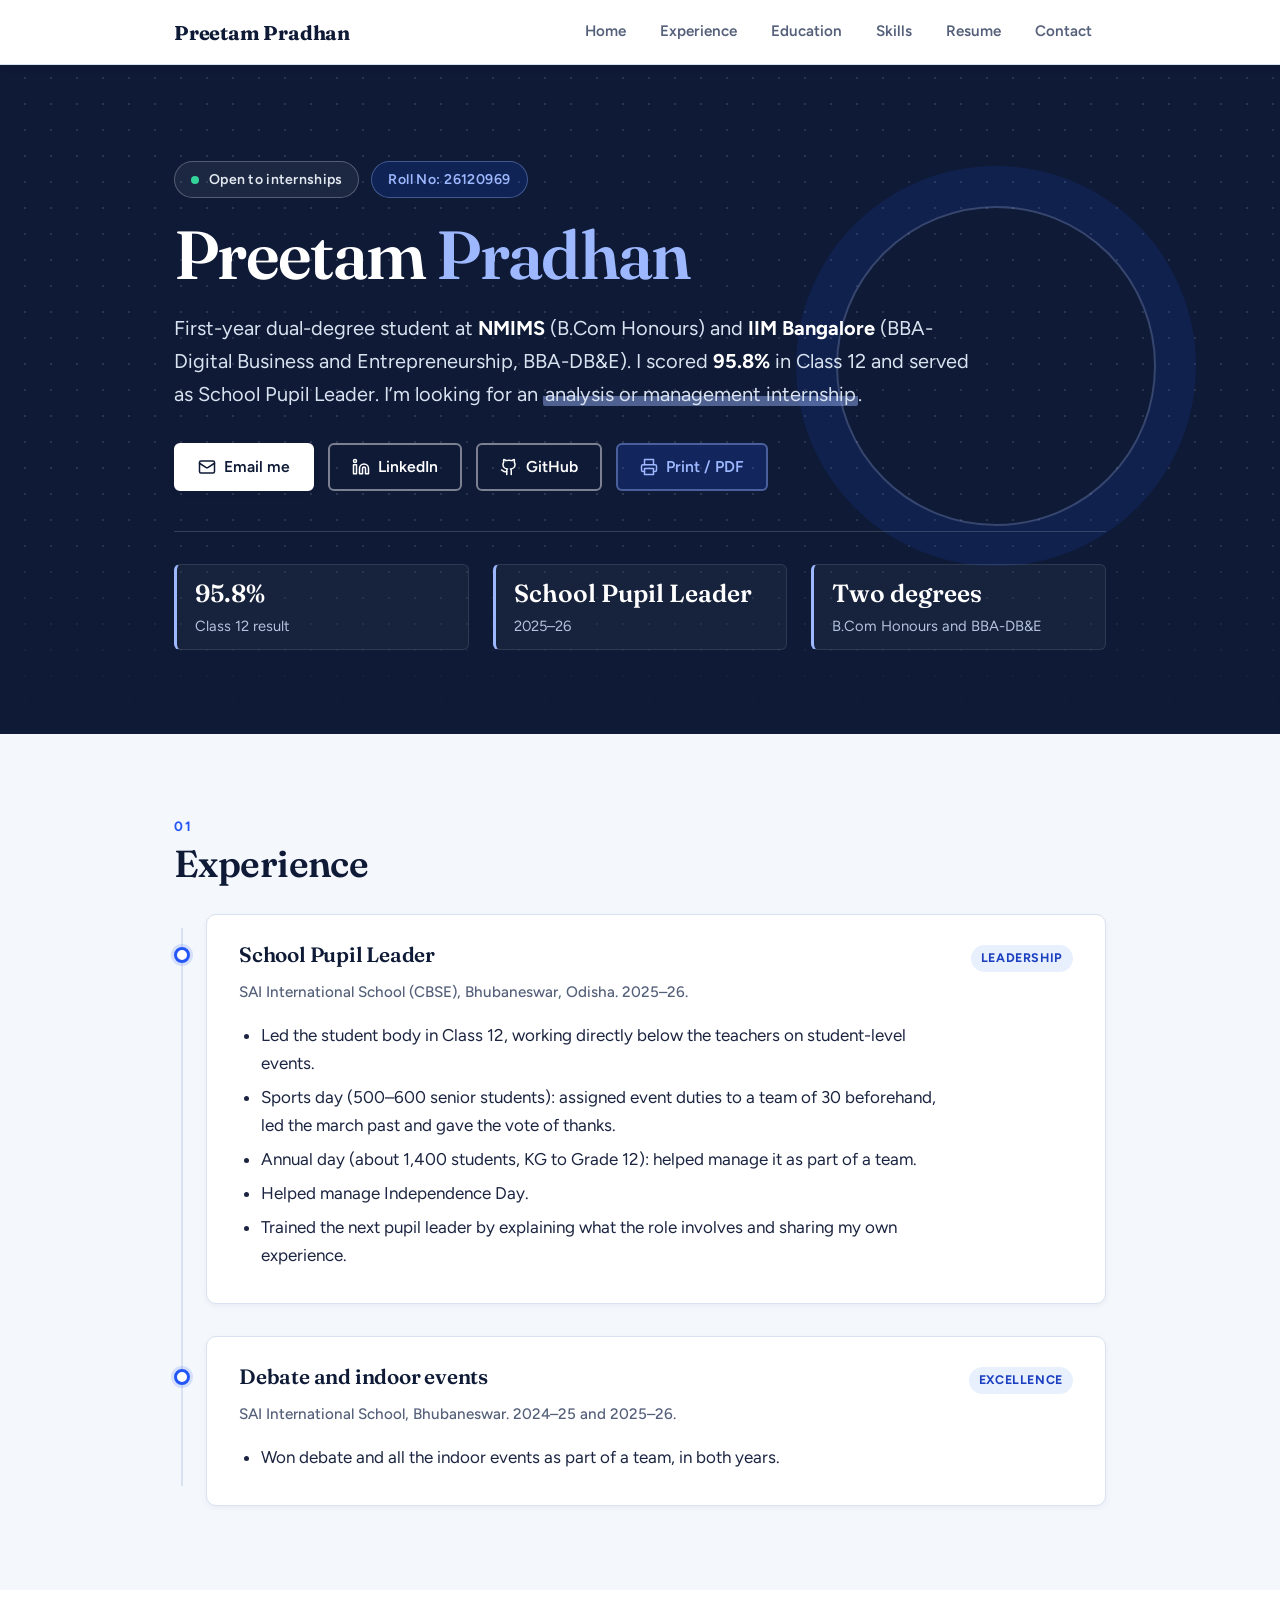
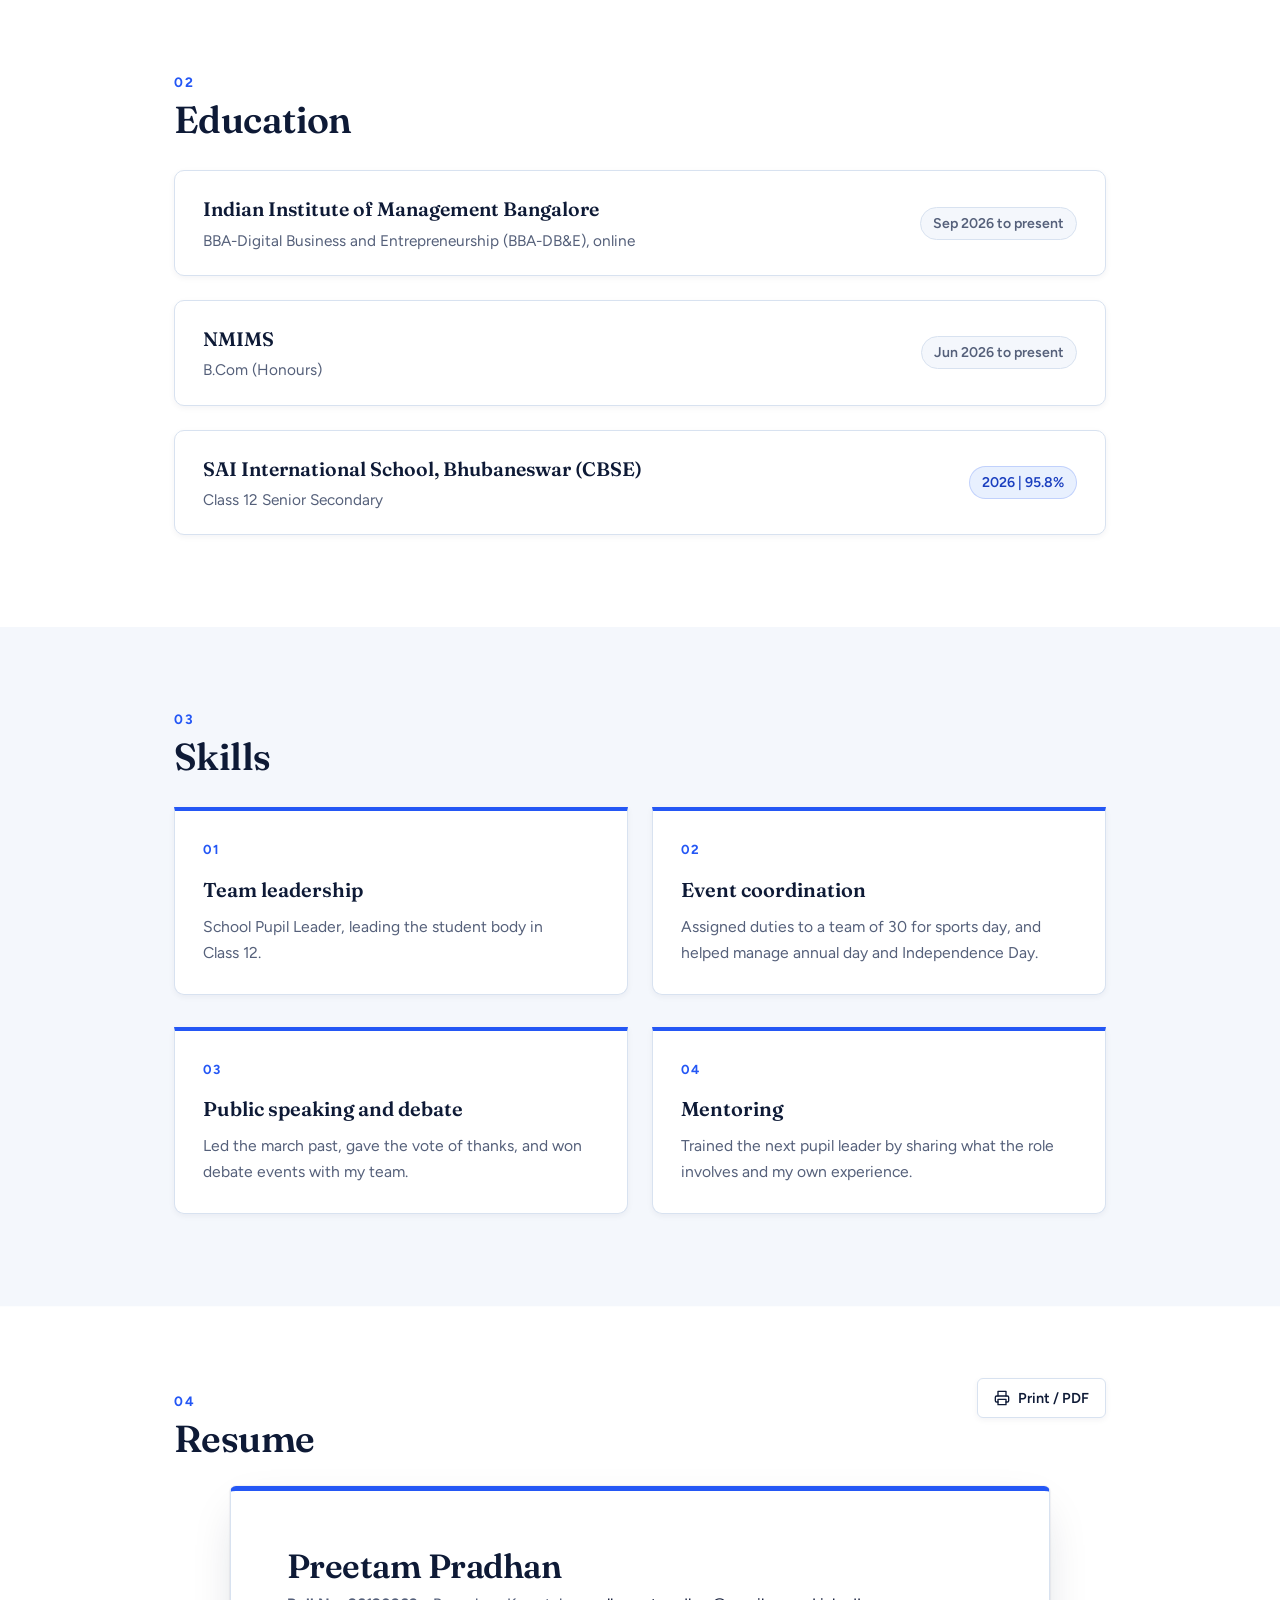
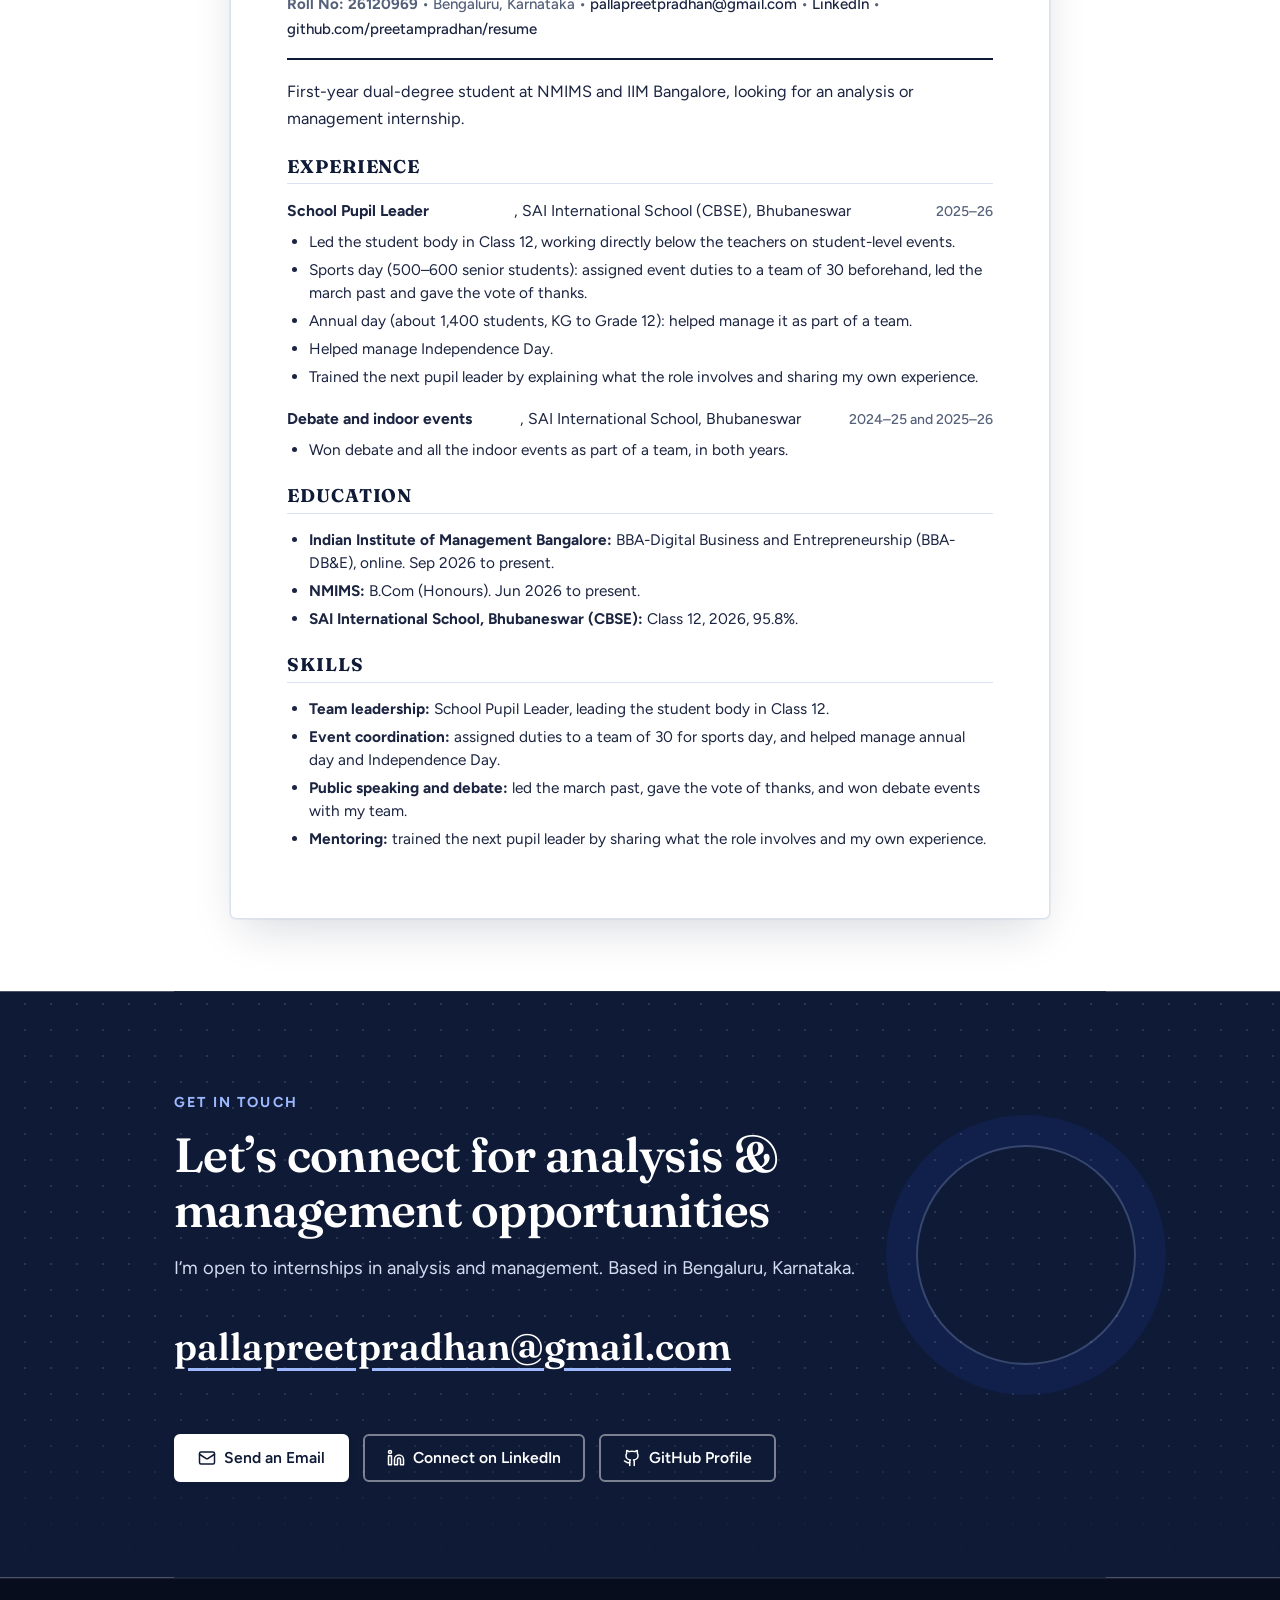
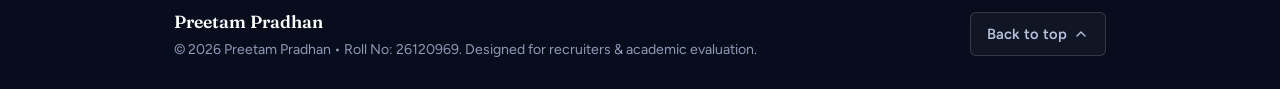
==== commit faec8d7c: "chore: update school to SAI International School, Bhubaneswar" ====
--- a/index.html
+++ b/index.html
@@ -82,7 +82,7 @@
           <h3>School Pupil Leader</h3>
           <span class="badge">Leadership</span>
         </div>
-        <p class="meta">Vignesh International School (CBSE), Tiruvannamalai, Tamil Nadu. 2025–26.</p>
+        <p class="meta">SAI International School (CBSE), Bhubaneswar, Odisha. 2025–26.</p>
         <ul>
           <li>Led the student body in Class 12, working directly below the teachers on student-level events.</li>
           <li>Sports day (500–600 senior students): assigned event duties to a team of 30 beforehand, led the march past and gave the vote of thanks.</li>
@@ -96,7 +96,7 @@
           <h3>Debate and indoor events</h3>
           <span class="badge">Excellence</span>
         </div>
-        <p class="meta">Vignesh International School. 2024–25 and 2025–26.</p>
+        <p class="meta">SAI International School, Bhubaneswar. 2024–25 and 2025–26.</p>
         <ul>
           <li>Won debate and all the indoor events as part of a team, in both years.</li>
         </ul>
@@ -123,7 +123,7 @@
       </li>
       <li class="edu-card">
         <div class="edu-details">
-          <strong>Vignesh International School, Tiruvannamalai (CBSE)</strong>
+          <strong>SAI International School, Bhubaneswar (CBSE)</strong>
           <span class="degree">Class 12 Senior Secondary</span>
         </div>
         <span class="edu-date highlight-badge">2026 | 95.8%</span>
@@ -178,7 +178,7 @@
       <h3>Experience</h3>
       <div class="resume-item">
         <div class="resume-item-header">
-          <strong>School Pupil Leader</strong>, Vignesh International School (CBSE), Tiruvannamalai
+          <strong>School Pupil Leader</strong>, SAI International School (CBSE), Bhubaneswar
           <span class="resume-date">2025–26</span>
         </div>
         <ul>
@@ -192,7 +192,7 @@
 
       <div class="resume-item">
         <div class="resume-item-header">
-          <strong>Debate and indoor events</strong>, Vignesh International School
+          <strong>Debate and indoor events</strong>, SAI International School, Bhubaneswar
           <span class="resume-date">2024–25 and 2025–26</span>
         </div>
         <ul>
@@ -204,7 +204,7 @@
       <ul class="resume-bullets">
         <li><strong>Indian Institute of Management Bangalore:</strong> BBA-Digital Business and Entrepreneurship (BBA-DB&amp;E), online. Sep 2026 to present.</li>
         <li><strong>NMIMS:</strong> B.Com (Honours). Jun 2026 to present.</li>
-        <li><strong>Vignesh International School, Tiruvannamalai (CBSE):</strong> Class 12, 2026, 95.8%.</li>
+        <li><strong>SAI International School, Bhubaneswar (CBSE):</strong> Class 12, 2026, 95.8%.</li>
       </ul>
 
       <h3>Skills</h3>
